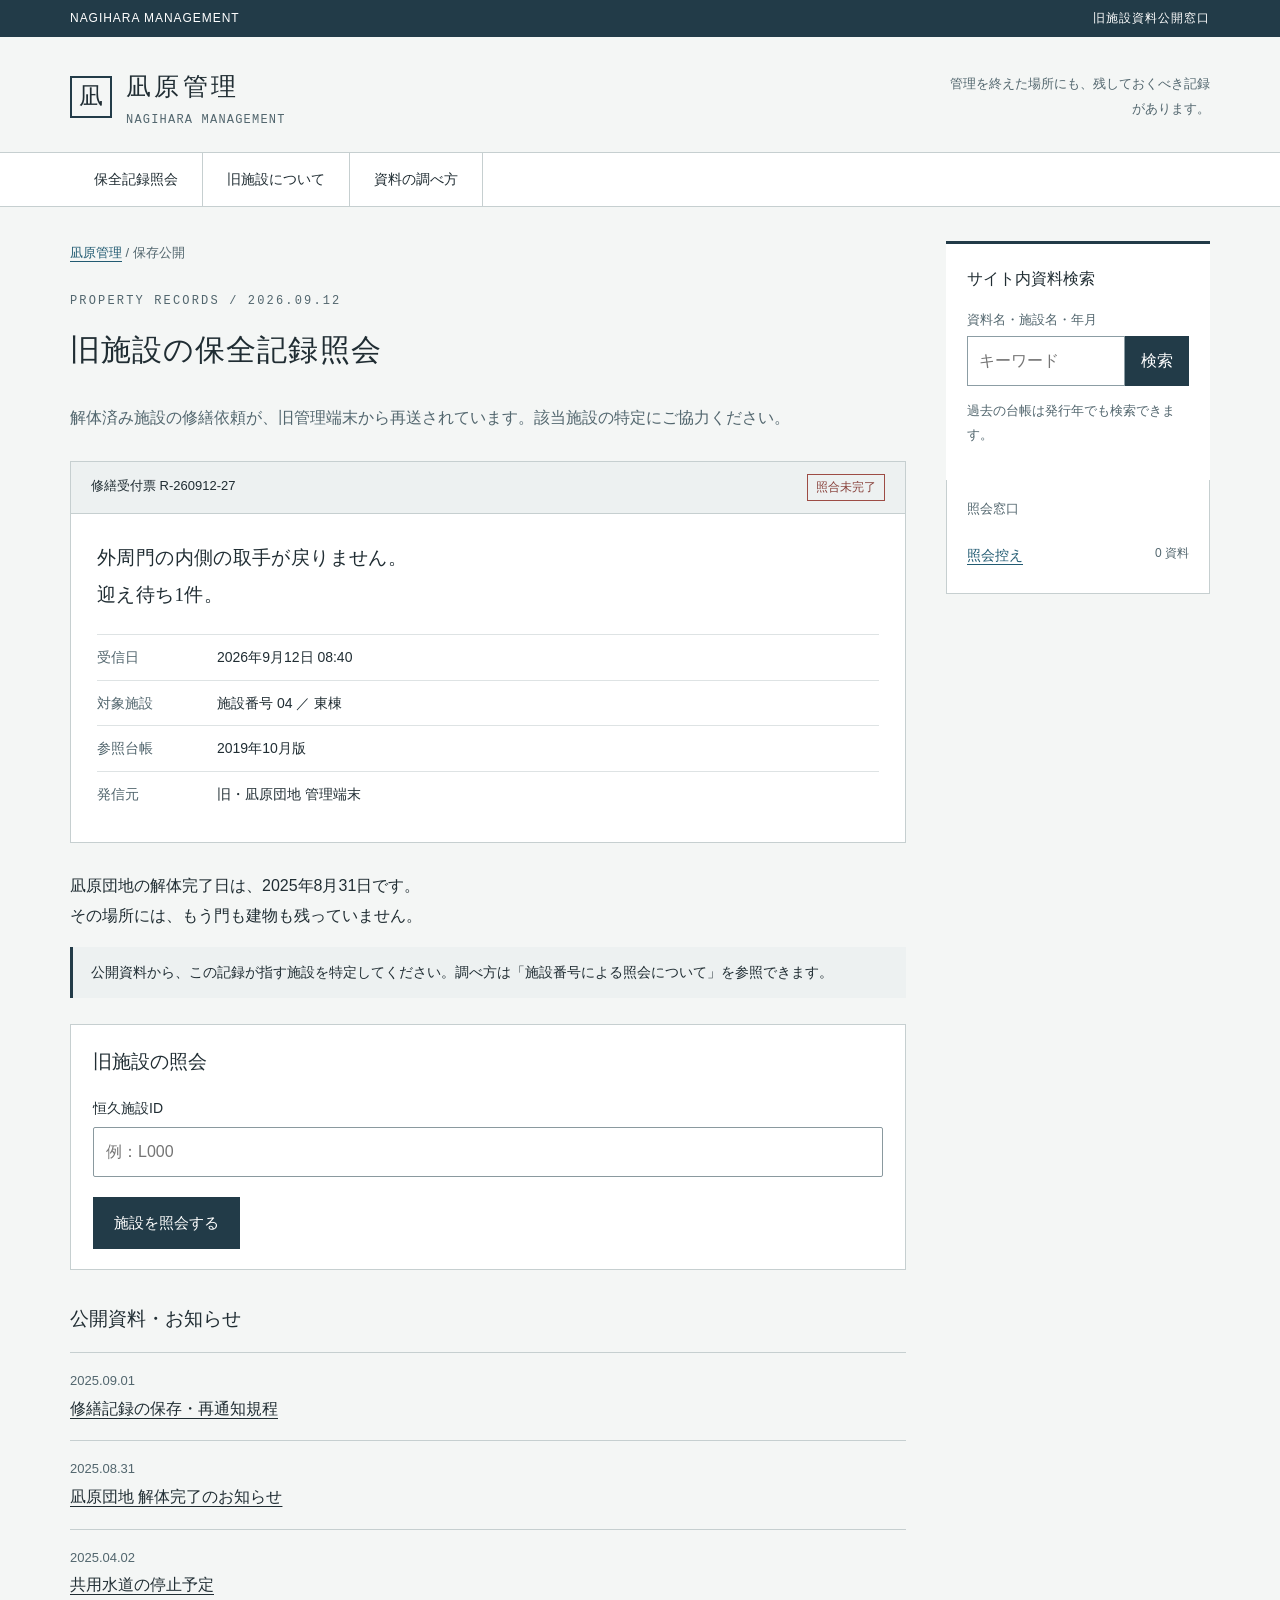
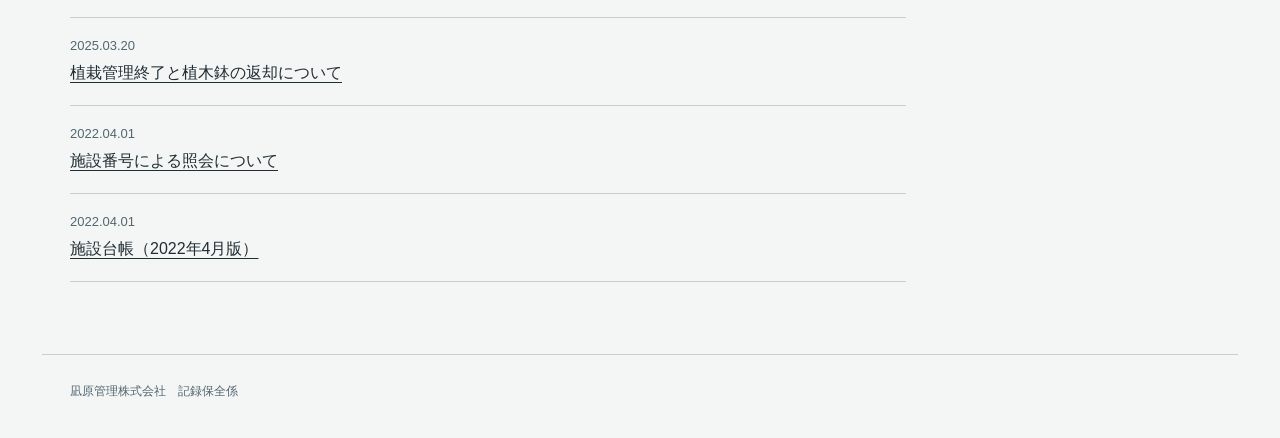
==== index.html @ 122b56df "公開資料と日記の参照先を整備" ====
<!doctype html>
<html lang="ja"><head><meta charset="utf-8"><meta name="viewport" content="width=device-width,initial-scale=1"><meta name="robots" content="index,follow"><meta name="theme-color" content="#223b48"><meta name="description" content="凪原管理の公開資料と旧施設の保全記録。"><title>凪原管理｜旧施設の記録照会</title><link rel="icon" type="image/svg+xml" href="data:image/svg+xml,%3Csvg xmlns='http://www.w3.org/2000/svg' viewBox='0 0 32 32'%3E%3Crect width='32' height='32' rx='3' fill='%23223b48'/%3E%3Cpath d='M7 25V7h7v18m4 0V13h7v12M4 25h24' stroke='white' fill='none' stroke-width='2'/%3E%3C/svg%3E"><link rel="stylesheet" href="style.css?v=20260913-blog"><script src="content.js?v=20260913-blog" defer></script><script src="app.js?v=20260913-blog" defer></script><link rel="canonical" href="https://yurukusa.github.io/nagihara-records/"></head><body><a class="skip" href="#content">本文へ</a><div id="app"></div><noscript>記録照会にはJavaScriptを有効にしてください。</noscript></body></html>
---- style.css ----
:root{--ink:#202d33;--muted:#52666e;--accent:#223b48;--line:#c6cfd0;--bg:#f4f6f5;--panel:#fff;font-family:'Yu Gothic','Hiragino Kaku Gothic ProN',Meiryo,sans-serif;line-height:1.9;color:var(--ink);background:var(--bg);font-synthesis:none}*{box-sizing:border-box}body{margin:0;font-size:16px}a{color:#225b72;text-underline-offset:4px}button,input,textarea,select{font:inherit}button,a,input,summary{touch-action:manipulation}button{cursor:pointer}a:focus-visible,button:focus-visible,input:focus-visible,textarea:focus-visible,summary:focus-visible{outline:3px solid #bf7308;outline-offset:4px}.skip{position:absolute;left:16px;top:-80px;background:white;padding:12px;z-index:20}.skip:focus{top:8px}.utility{background:var(--accent);color:#fff;padding:7px max(24px,calc((100% - 1140px)/2));font-size:.75rem;display:flex;justify-content:space-between;gap:20px;letter-spacing:.08em}.header{max-width:1196px;margin:auto;padding:26px 28px 22px;display:flex;align-items:center;justify-content:space-between;gap:24px}.brand{display:flex;align-items:center;gap:14px;color:var(--ink);text-decoration:none}.logo{border:2px solid var(--accent);width:42px;height:42px;display:grid;place-content:center;font-family:serif;font-size:1.5rem;font-weight:bold}.brand-name{font-weight:bold;font-size:1.55rem;letter-spacing:.14em}.brand small{display:block;font:12px/1.7 ui-monospace,monospace;letter-spacing:.1em;color:var(--muted)}.head-note{font-size:.8125rem;color:var(--muted);text-align:right}.nav-wrap{border-top:1px solid var(--line);border-bottom:1px solid var(--line);background:var(--panel)}nav{max-width:1140px;margin:auto;display:flex;gap:0;flex-wrap:wrap}nav a{padding:13px 24px;text-decoration:none;font-size:.875rem;color:var(--ink);border-right:1px solid var(--line)}nav a:hover{background:#e8edef}.layout{max-width:1196px;margin:auto;padding:34px 28px 72px;display:grid;grid-template-columns:minmax(0,1fr) 264px;gap:40px}.breadcrumb{font-size:.8125rem;color:var(--muted);margin:0 0 24px}.section-label{font-family:ui-monospace,monospace;font-size:.75rem;letter-spacing:.18em;color:var(--muted);margin:0 0 12px}h1{font-size:1.9rem;line-height:1.65;letter-spacing:.035em;margin:0 0 28px}h2{font-size:1.18rem;line-height:1.8;margin:32px 0 16px}h3{font-size:1.05rem}.intro{font-size:1rem;color:var(--muted)}.case{background:var(--panel);border:1px solid var(--line);margin:28px 0}.case-head{border-bottom:1px solid var(--line);display:flex;justify-content:space-between;gap:14px;padding:12px 20px;font-size:.8125rem;background:#edf1f1}.case-body{padding:25px 26px}.case-body blockquote{font-family:'Yu Mincho',serif;font-size:1.18rem;line-height:2;margin:0 0 20px;letter-spacing:.02em}.meta-grid{display:grid;grid-template-columns:120px 1fr;font-size:.875rem;margin:0}.meta-grid dt,.meta-grid dd{border-top:1px solid #dee3e4;padding:9px 0}.meta-grid dt{color:var(--muted)}.meta-grid dd{margin:0}.status{display:inline-block;border:1px solid #9d4c45;color:#87403a;font-size:.75rem;padding:1px 8px;white-space:nowrap}.search-box{background:var(--panel);border-top:3px solid var(--accent);padding:21px}.search-box h2{margin:0 0 14px;font-size:1rem}.search-row{display:flex;gap:0}.search-row input{width:100%;min-width:0;border:1px solid #8c9da4;padding:9px 11px;background:white;color:var(--ink);border-radius:0}.search-row button{border:1px solid var(--accent);background:var(--accent);color:white;padding:9px 15px;white-space:nowrap}.small{font-size:.8125rem;color:var(--muted);line-height:1.8}.side{align-self:start}.side-links{border-top:1px solid var(--line);margin-top:24px;padding-top:16px}.side-links a{display:block;padding:7px 0;font-size:.875rem}.news{list-style:none;margin:0;padding:0;border-top:1px solid var(--line)}.news li{border-bottom:1px solid var(--line);padding:16px 0}.news time{font-size:.8125rem;color:var(--muted);display:block}.news a{color:var(--ink)}.doc{background:var(--panel);padding:30px 32px;border:1px solid var(--line)}.doc p{margin:16px 0}.doc h1{font-size:1.6rem}.doc h2{padding-bottom:8px;border-bottom:1px solid var(--line)}.table-scroll{overflow:auto;margin:24px 0}table{width:100%;border-collapse:collapse;font-size:.875rem;line-height:1.8}th,td{border:1px solid var(--line);padding:11px 13px;text-align:left;vertical-align:top}th{background:#edf1f1;font-weight:600}caption{text-align:left;margin-bottom:10px;color:var(--muted);font-size:.8125rem}.note{border-left:3px solid var(--accent);padding:12px 18px;background:#edf1f1;font-size:.875rem}.button{display:inline-block;background:var(--accent);color:white;border:1px solid var(--accent);text-decoration:none;padding:11px 20px;font-size:.9375rem;min-height:48px}.button.secondary{color:var(--accent);background:white}.footer{border-top:1px solid var(--line);padding:25px 28px 35px;max-width:1196px;margin:auto;font-size:.75rem;color:var(--muted);display:flex;justify-content:space-between;gap:20px;flex-wrap:wrap}details{border-top:1px solid var(--line);padding:14px 0;margin-top:18px}summary{cursor:pointer;font-size:.875rem}code{font-family:ui-monospace,monospace;background:#edf1f1;padding:2px 5px}#content{min-width:0;outline:none}#content:focus{outline:none}.result{padding:17px 0;border-bottom:1px solid var(--line)}.result a{font-size:1.08rem}.result p{margin:5px 0;font-size:.875rem;color:var(--muted)}.empty{padding:25px;background:white;border:1px solid var(--line)}
@media(max-width:800px){.layout{grid-template-columns:1fr;gap:30px;padding:24px 20px 44px}.side{grid-row:1}.side-links{display:none}.search-box{padding:15px}.search-box .small{margin-bottom:0}.header{padding:20px}.head-note{display:none}.brand-name{font-size:1.25rem}nav a{padding:10px 15px;font-size:.8125rem}h1{font-size:1.5rem}.case-body{padding:20px}.doc{padding:23px 18px}.doc h1{font-size:1.4rem}.utility{padding:6px 20px}.utility span:last-child{display:none}.meta-grid{grid-template-columns:100px 1fr}.breadcrumb{margin:0 0 18px}.section-label{margin-top:8px}th,td{padding:9px 10px}.footer{padding:23px 20px}.case-head{padding:12px 16px}}
@media(prefers-reduced-motion:reduce){*{animation:none!important;transition:none!important;scroll-behavior:auto!important}}
body[data-site="city"]{--accent:#213d74;--ink:#1d2b40;--bg:#f0f3f7;--line:#bcc9db}body[data-site="nursery"]{--accent:#946722;--ink:#3d3323;--bg:#fffef9;--line:#d6cbb4}body[data-site="nursery"] .logo{border-radius:50%;background:#f5e8bb}body[data-site="nursery"] .header{padding-top:35px;padding-bottom:30px}body[data-site="nursery"] .brand-name{letter-spacing:.06em}body[data-site="nursery"] h1{font-family:'Yu Mincho','Hiragino Mincho ProN',serif}body[data-site="blog"]{--accent:#38333c;--ink:#39333b;--bg:#f6f5f7;--line:#cfc9d2}body[data-site="blog"] .brand-name{font-family:'Yu Mincho',serif;font-size:2rem;font-weight:500;letter-spacing:.25em}body[data-site="blog"] .logo{display:none}body[data-site="blog"] .doc{border:none;border-top:1px solid var(--line);background:transparent;padding:25px 0}body[data-site="blog"] .doc p{font-family:'Yu Mincho','Hiragino Mincho ProN',serif;font-size:1.1rem;line-height:2.25;margin:28px 0}body[data-site="blog"] .doc .small{font-family:inherit;font-size:.8125rem}body[data-site="blog"] .doc h1{font-family:'Yu Mincho',serif;font-size:2rem}.lookup-box{padding:20px 22px;background:#fff;border:1px solid var(--line);margin:26px 0}.lookup-box h2{margin-top:0}form label{display:block;font-size:.875rem;margin:15px 0 5px}form input,form select{width:100%;min-height:46px;border:1px solid #8a999f;border-radius:2px;padding:9px 12px;color:var(--ink);background:white}form .button{margin-top:20px}form .feedback{font-size:.875rem;margin:15px 0 0;color:#953c35}form .feedback:empty{display:none}form .feedback.success{background:#eaf2ee;color:#234b3a;padding:15px;border-left:3px solid #356a51}form .feedback:focus{outline:2px solid #9b7440;outline-offset:4px}.form-two{display:grid;grid-template-columns:1fr 1fr;gap:16px}.tools{border:1px solid var(--line);border-top:0;background:#fff;padding:17px 20px}.tools>p:first-child{margin-top:0}.tools a{display:block;padding:8px 0;font-size:.875rem}.tools a span{font-size:.75rem;color:var(--muted);float:right}.tools>p:last-child{border-top:1px solid var(--line);padding-top:12px}.file-card{display:flex;gap:20px;align-items:flex-start;padding:20px;background:#f1f4f8;border:1px solid var(--line);margin:25px 0}.file-card p{margin:4px 0 12px}.file-type{border:1px solid #7789a3;padding:14px 9px;font:700 .875rem/1 ui-monospace,monospace;color:#384e6e}.file-card .button{font-size:.875rem;padding:8px 15px}.redacted{color:#151515;background:#151515;user-select:none;white-space:nowrap}.clipping{background:#fffefa;border:1px solid #d1cbc0;padding:23px 26px;margin:30px 0;box-shadow:2px 3px 0 #e8e4de}.clipping h2{margin-top:0}.clipping table{font-family:'Yu Gothic',sans-serif}.clipping th{background:#f0ede4}.waiting-record{background:#fff;border:1px solid var(--line);border-top:3px solid var(--accent);padding:23px 27px;margin:28px 0}.waiting-count{font-size:1.1rem;margin:8px 0 20px;letter-spacing:.04em}.waiting-count strong{font:normal 3.4rem/1.3 'Yu Mincho',serif;color:#8c462e;padding:0 14px}.archive-banner{padding:25px;background:#e7edf6;border-left:3px solid var(--accent);margin:30px 0}.archive-banner p{font-size:.875rem;margin-bottom:0}.paper-quote{font-size:1rem;margin:25px 0;padding:22px;background:#f2f4f5;border-left:3px solid #708092}.doc-meta{font-size:.8125rem;border-top:1px solid var(--line);padding-top:15px;color:var(--muted);margin-top:30px}.progress-list{padding-left:25px;font-size:.875rem}.progress-list li{padding:7px 0;color:var(--muted)}.progress-list .done{color:#285f46}textarea{width:100%;padding:13px;border:1px solid #879aa3;font-size:1rem;line-height:1.8;resize:vertical;background:white;color:var(--ink)}.single{grid-template-columns:1fr}.ending h1{font-family:'Yu Mincho',serif;font-size:2.1rem}.ending-lead{font-family:'Yu Mincho',serif;font-size:1.3rem;line-height:2.1;margin:30px 0}.ending>p{line-height:2.15;margin:25px 0}.ending blockquote{margin:0;font-family:'Yu Mincho',serif;line-height:2.2}.closure-state{display:flex;flex-direction:column;gap:16px;text-align:center;padding:38px 20px;background:#fff;border-top:1px solid var(--line);border-bottom:1px solid var(--line);margin:45px 0;color:var(--muted)}.closure-state strong{font-size:1.8rem;color:var(--ink);font-family:'Yu Mincho',serif;font-weight:500}.end-mark{text-align:center;font: .875rem/2 ui-monospace,monospace;letter-spacing:.1em}.complete{color:#285f46;border-color:#285f46}.storage-warning{padding:15px 22px;background:#fff0d8;font-size:.875rem}.button+.button{margin-top:12px}.play-guide p{font-size:.875rem;line-height:2}.head-note{max-width:260px}.search-row input{margin:0}.search-row button{border-radius:0}.search-box form label{margin:0 0 5px}.tools .small{font-size:.8125rem}
@media(max-width:800px){.tools{display:flex;flex-wrap:wrap;gap:0 20px;padding:8px 15px}.tools>p:first-child,.tools>p:last-child{display:none}.tools a{font-size:.8125rem}.tools a span{display:none}.lookup-box{padding:18px}.file-card{padding:16px;gap:13px}.file-type{padding:12px 7px}.clipping{padding:19px}.waiting-record{padding:20px}.form-two{gap:10px}.ending h1{font-size:1.65rem}.ending .table-scroll{font-size:.8125rem}.ending .button{display:block;text-align:center}.clipping table{min-width:320px}.footer{padding-bottom:35px}.head-note{display:none}body[data-site="blog"] .doc h1{font-size:1.65rem}body[data-site="blog"] .brand-name{font-size:1.55rem}}
@media(min-width:801px){.side{position:sticky;top:20px}}
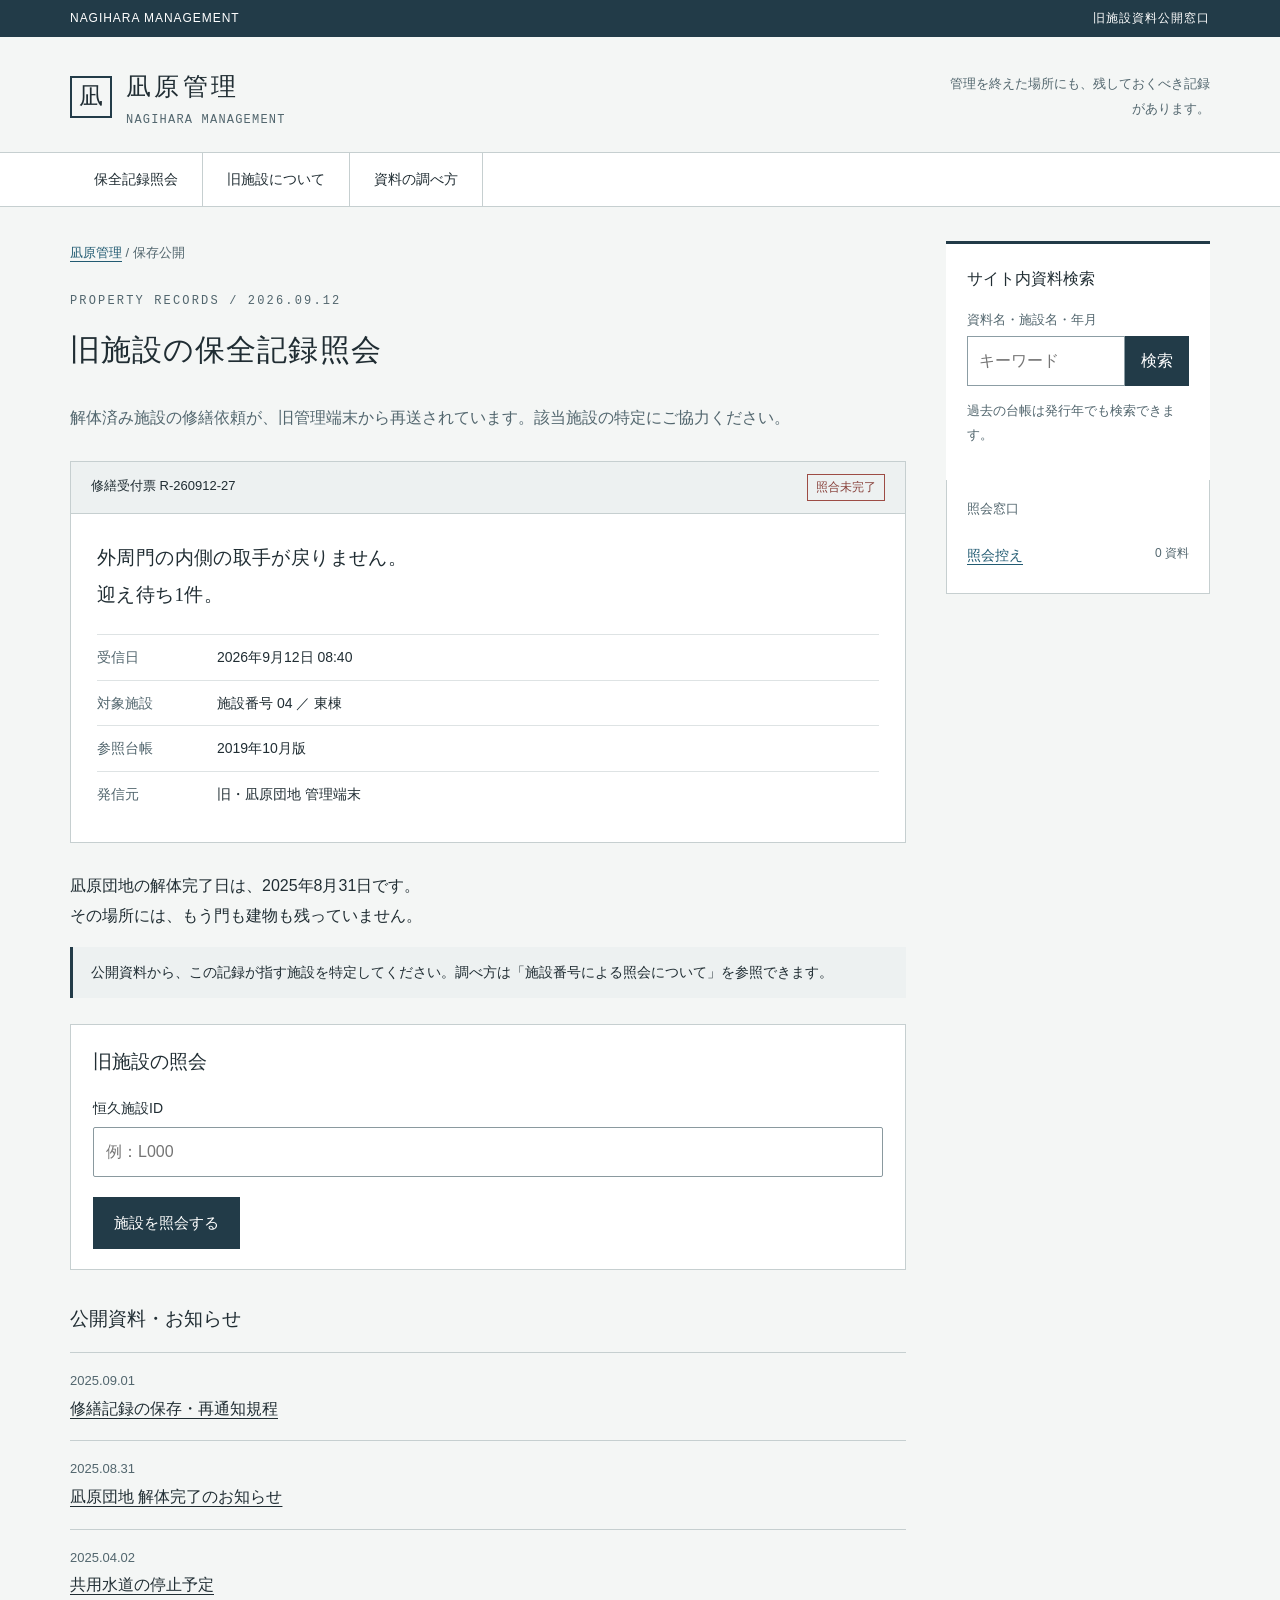
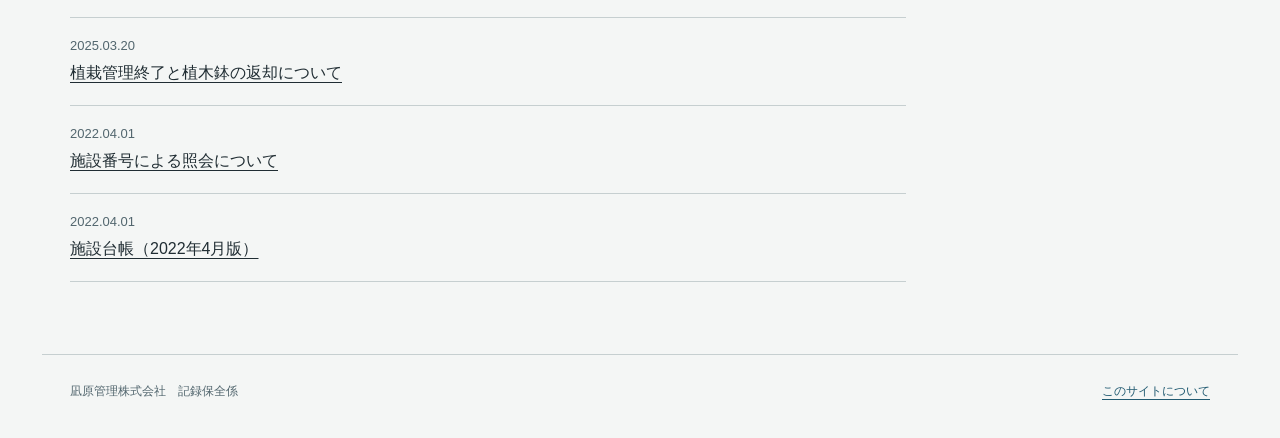
==== commit 3ba9bbcc: "作品掲載用の紹介画像と本編外の案内を追加" ====
--- a/index.html
+++ b/index.html
@@ -1,3 +1,3 @@
-<!doctype html>
-<html lang="ja"><head><meta charset="utf-8"><meta name="viewport" content="width=device-width,initial-scale=1"><meta name="robots" content="index,follow"><meta name="theme-color" content="#223b48"><meta name="description" content="凪原管理の公開資料と旧施設の保全記録。"><title>凪原管理｜旧施設の記録照会</title><link rel="icon" type="image/svg+xml" href="data:image/svg+xml,%3Csvg xmlns='http://www.w3.org/2000/svg' viewBox='0 0 32 32'%3E%3Crect width='32' height='32' rx='3' fill='%23223b48'/%3E%3Cpath d='M7 25V7h7v18m4 0V13h7v12M4 25h24' stroke='white' fill='none' stroke-width='2'/%3E%3C/svg%3E"><link rel="stylesheet" href="style.css?v=20260913-blog"><script src="content.js?v=20260913-blog" defer></script><script src="app.js?v=20260913-blog" defer></script><link rel="canonical" href="https://yurukusa.github.io/nagihara-records/"></head><body><a class="skip" href="#content">本文へ</a><div id="app"></div><noscript>記録照会にはJavaScriptを有効にしてください。</noscript></body></html>
-
+<!doctype html>
+<html lang="ja"><head><meta charset="utf-8"><meta name="viewport" content="width=device-width,initial-scale=1"><meta name="robots" content="index,follow"><meta name="theme-color" content="#223b48"><meta name="description" content="凪原管理の公開資料と旧施設の保全記録。"><title>凪原管理｜旧施設の記録照会</title><link rel="icon" type="image/svg+xml" href="data:image/svg+xml,%3Csvg xmlns='http://www.w3.org/2000/svg' viewBox='0 0 32 32'%3E%3Crect width='32' height='32' rx='3' fill='%23223b48'/%3E%3Cpath d='M7 25V7h7v18m4 0V13h7v12M4 25h24' stroke='white' fill='none' stroke-width='2'/%3E%3C/svg%3E"><link rel="stylesheet" href="style.css?v=20260913-blog"><script src="content.js?v=20260913-blog" defer></script><script src="app.js?v=20260913-portal" defer></script><link rel="canonical" href="https://yurukusa.github.io/nagihara-records/"><meta property="og:type" content="website"><meta property="og:url" content="https://yurukusa.github.io/nagihara-records/"><meta property="og:site_name" content="凪原管理"><meta property="og:locale" content="ja_JP"><meta property="og:title" content="凪原管理｜旧施設の記録照会"><meta property="og:description" content="解体済み施設の修繕依頼が、旧管理端末から再送されています。該当施設の特定にご協力ください。無料・登録不要、ブラウザで遊べるWeb探索ミステリー。"><meta property="og:image" content="https://yurukusa.github.io/nagihara-records/ogp.png"><meta property="og:image:width" content="1200"><meta property="og:image:height" content="630"><meta property="og:image:alt" content="修繕受付票 R-260912-27。外周門の内側の取手が戻りません。迎え待ち1件。"><meta name="twitter:card" content="summary_large_image"></head><body><a class="skip" href="#content">本文へ</a><div id="app"></div><noscript>記録照会にはJavaScriptを有効にしてください。</noscript></body></html>
+
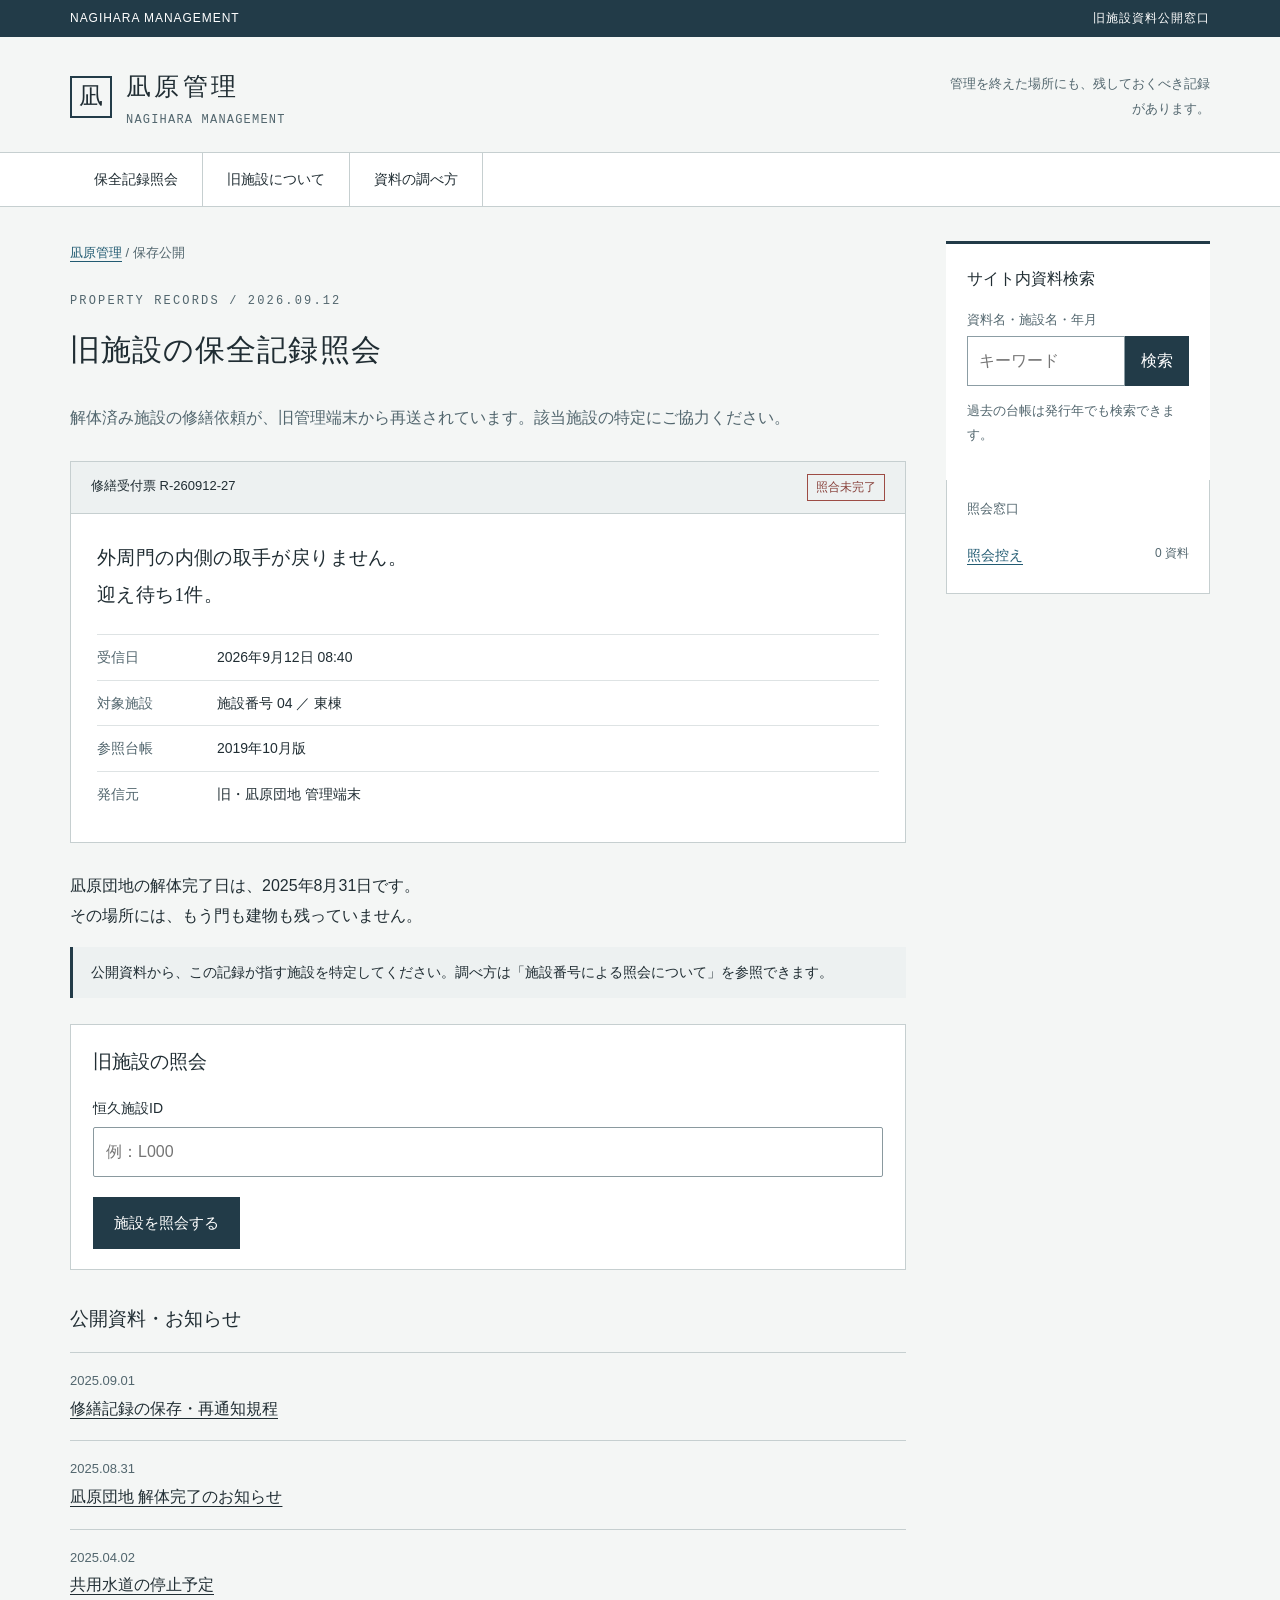
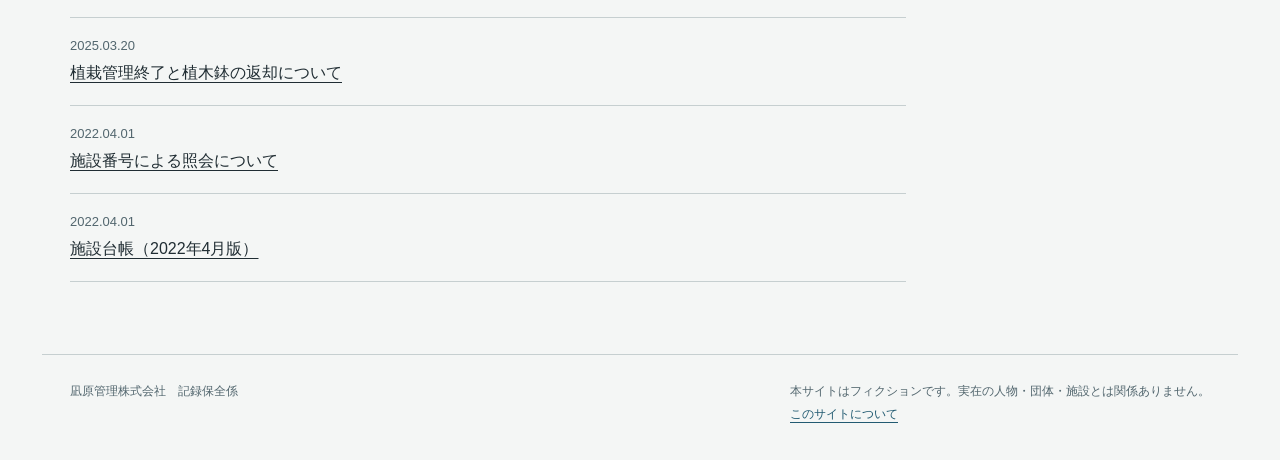
==== commit cef45350: "本編の共通フッターにフィクション表記を追加" ====
--- a/index.html
+++ b/index.html
@@ -1,3 +1,11 @@
 <!doctype html>
-<html lang="ja"><head><meta charset="utf-8"><meta name="viewport" content="width=device-width,initial-scale=1"><meta name="robots" content="index,follow"><meta name="theme-color" content="#223b48"><meta name="description" content="凪原管理の公開資料と旧施設の保全記録。"><title>凪原管理｜旧施設の記録照会</title><link rel="icon" type="image/svg+xml" href="data:image/svg+xml,%3Csvg xmlns='http://www.w3.org/2000/svg' viewBox='0 0 32 32'%3E%3Crect width='32' height='32' rx='3' fill='%23223b48'/%3E%3Cpath d='M7 25V7h7v18m4 0V13h7v12M4 25h24' stroke='white' fill='none' stroke-width='2'/%3E%3C/svg%3E"><link rel="stylesheet" href="style.css?v=20260913-blog"><script src="content.js?v=20260913-blog" defer></script><script src="app.js?v=20260913-portal" defer></script><link rel="canonical" href="https://yurukusa.github.io/nagihara-records/"><meta property="og:type" content="website"><meta property="og:url" content="https://yurukusa.github.io/nagihara-records/"><meta property="og:site_name" content="凪原管理"><meta property="og:locale" content="ja_JP"><meta property="og:title" content="凪原管理｜旧施設の記録照会"><meta property="og:description" content="解体済み施設の修繕依頼が、旧管理端末から再送されています。該当施設の特定にご協力ください。無料・登録不要、ブラウザで遊べるWeb探索ミステリー。"><meta property="og:image" content="https://yurukusa.github.io/nagihara-records/ogp.png"><meta property="og:image:width" content="1200"><meta property="og:image:height" content="630"><meta property="og:image:alt" content="修繕受付票 R-260912-27。外周門の内側の取手が戻りません。迎え待ち1件。"><meta name="twitter:card" content="summary_large_image"></head><body><a class="skip" href="#content">本文へ</a><div id="app"></div><noscript>記録照会にはJavaScriptを有効にしてください。</noscript></body></html>
+<html lang="ja"><head><meta charset="utf-8"><meta name="viewport" content="width=device-width,initial-scale=1"><meta name="robots" content="index,follow"><meta name="theme-color" content="#223b48"><meta name="description" content="凪原管理の公開資料と旧施設の保全記録。"><title>凪原管理｜旧施設の記録照会</title><link rel="icon" type="image/svg+xml" href="data:image/svg+xml,%3Csvg xmlns='http://www.w3.org/2000/svg' viewBox='0 0 32 32'%3E%3Crect width='32' height='32' rx='3' fill='%23223b48'/%3E%3Cpath d='M7 25V7h7v18m4 0V13h7v12M4 25h24' stroke='white' fill='none' stroke-width='2'/%3E%3C/svg%3E"><link rel="stylesheet" href="style.css?v=20260913-share"><script src="content.js?v=20260913-blog" defer></script><script src="app.js?v=20260914-footer" defer></script><link rel="canonical" href="https://yurukusa.github.io/nagihara-records/"><meta property="og:type" content="website"><meta property="og:url" content="https://yurukusa.github.io/nagihara-records/"><meta property="og:site_name" content="凪原管理"><meta property="og:locale" content="ja_JP"><meta property="og:title" content="凪原管理｜旧施設の記録照会"><meta property="og:description" content="解体済み施設の修繕依頼が、旧管理端末から再送されています。該当施設の特定にご協力ください。無料・登録不要、ブラウザで遊べるWeb探索ミステリー。"><meta property="og:image" content="https://yurukusa.github.io/nagihara-records/ogp.png"><meta property="og:image:width" content="1200"><meta property="og:image:height" content="630"><meta property="og:image:alt" content="修繕受付票 R-260912-27。外周門の内側の取手が戻りません。迎え待ち1件。"><meta name="twitter:card" content="summary_large_image"><style>.startup{max-width:44rem;margin:3rem auto;padding:1.5rem;font-family:system-ui,Meiryo,sans-serif;line-height:1.9;color:#233744;background:#fff}.startup h1{font-size:1.5rem}.startup a{color:#223b48;text-decoration:underline}</style></head><body><a class="skip" href="#content">本文へ</a><div id="app">
+<main id="content" class="startup" tabindex="-1">
+<h1>凪原管理</h1>
+<p>旧施設の記録照会を準備しています。</p>
+<p>この案内のまま表示が切り替わらない場合、表示に必要なファイルを読み込めていないか、処理が途中で止まっている可能性があります。</p>
+<p><a href="about.html#display">表示できない場合のご案内</a></p>
+<noscript><p>このブラウザではJavaScriptが無効になっています。記録の検索・照合にはJavaScriptの実行が必要です。</p></noscript>
+</main>
+</div></body></html>
 
--- a/style.css
+++ b/style.css
@@ -1,6 +1,8 @@
-:root{--ink:#202d33;--muted:#52666e;--accent:#223b48;--line:#c6cfd0;--bg:#f4f6f5;--panel:#fff;font-family:'Yu Gothic','Hiragino Kaku Gothic ProN',Meiryo,sans-serif;line-height:1.9;color:var(--ink);background:var(--bg);font-synthesis:none}*{box-sizing:border-box}body{margin:0;font-size:16px}a{color:#225b72;text-underline-offset:4px}button,input,textarea,select{font:inherit}button,a,input,summary{touch-action:manipulation}button{cursor:pointer}a:focus-visible,button:focus-visible,input:focus-visible,textarea:focus-visible,summary:focus-visible{outline:3px solid #bf7308;outline-offset:4px}.skip{position:absolute;left:16px;top:-80px;background:white;padding:12px;z-index:20}.skip:focus{top:8px}.utility{background:var(--accent);color:#fff;padding:7px max(24px,calc((100% - 1140px)/2));font-size:.75rem;display:flex;justify-content:space-between;gap:20px;letter-spacing:.08em}.header{max-width:1196px;margin:auto;padding:26px 28px 22px;display:flex;align-items:center;justify-content:space-between;gap:24px}.brand{display:flex;align-items:center;gap:14px;color:var(--ink);text-decoration:none}.logo{border:2px solid var(--accent);width:42px;height:42px;display:grid;place-content:center;font-family:serif;font-size:1.5rem;font-weight:bold}.brand-name{font-weight:bold;font-size:1.55rem;letter-spacing:.14em}.brand small{display:block;font:12px/1.7 ui-monospace,monospace;letter-spacing:.1em;color:var(--muted)}.head-note{font-size:.8125rem;color:var(--muted);text-align:right}.nav-wrap{border-top:1px solid var(--line);border-bottom:1px solid var(--line);background:var(--panel)}nav{max-width:1140px;margin:auto;display:flex;gap:0;flex-wrap:wrap}nav a{padding:13px 24px;text-decoration:none;font-size:.875rem;color:var(--ink);border-right:1px solid var(--line)}nav a:hover{background:#e8edef}.layout{max-width:1196px;margin:auto;padding:34px 28px 72px;display:grid;grid-template-columns:minmax(0,1fr) 264px;gap:40px}.breadcrumb{font-size:.8125rem;color:var(--muted);margin:0 0 24px}.section-label{font-family:ui-monospace,monospace;font-size:.75rem;letter-spacing:.18em;color:var(--muted);margin:0 0 12px}h1{font-size:1.9rem;line-height:1.65;letter-spacing:.035em;margin:0 0 28px}h2{font-size:1.18rem;line-height:1.8;margin:32px 0 16px}h3{font-size:1.05rem}.intro{font-size:1rem;color:var(--muted)}.case{background:var(--panel);border:1px solid var(--line);margin:28px 0}.case-head{border-bottom:1px solid var(--line);display:flex;justify-content:space-between;gap:14px;padding:12px 20px;font-size:.8125rem;background:#edf1f1}.case-body{padding:25px 26px}.case-body blockquote{font-family:'Yu Mincho',serif;font-size:1.18rem;line-height:2;margin:0 0 20px;letter-spacing:.02em}.meta-grid{display:grid;grid-template-columns:120px 1fr;font-size:.875rem;margin:0}.meta-grid dt,.meta-grid dd{border-top:1px solid #dee3e4;padding:9px 0}.meta-grid dt{color:var(--muted)}.meta-grid dd{margin:0}.status{display:inline-block;border:1px solid #9d4c45;color:#87403a;font-size:.75rem;padding:1px 8px;white-space:nowrap}.search-box{background:var(--panel);border-top:3px solid var(--accent);padding:21px}.search-box h2{margin:0 0 14px;font-size:1rem}.search-row{display:flex;gap:0}.search-row input{width:100%;min-width:0;border:1px solid #8c9da4;padding:9px 11px;background:white;color:var(--ink);border-radius:0}.search-row button{border:1px solid var(--accent);background:var(--accent);color:white;padding:9px 15px;white-space:nowrap}.small{font-size:.8125rem;color:var(--muted);line-height:1.8}.side{align-self:start}.side-links{border-top:1px solid var(--line);margin-top:24px;padding-top:16px}.side-links a{display:block;padding:7px 0;font-size:.875rem}.news{list-style:none;margin:0;padding:0;border-top:1px solid var(--line)}.news li{border-bottom:1px solid var(--line);padding:16px 0}.news time{font-size:.8125rem;color:var(--muted);display:block}.news a{color:var(--ink)}.doc{background:var(--panel);padding:30px 32px;border:1px solid var(--line)}.doc p{margin:16px 0}.doc h1{font-size:1.6rem}.doc h2{padding-bottom:8px;border-bottom:1px solid var(--line)}.table-scroll{overflow:auto;margin:24px 0}table{width:100%;border-collapse:collapse;font-size:.875rem;line-height:1.8}th,td{border:1px solid var(--line);padding:11px 13px;text-align:left;vertical-align:top}th{background:#edf1f1;font-weight:600}caption{text-align:left;margin-bottom:10px;color:var(--muted);font-size:.8125rem}.note{border-left:3px solid var(--accent);padding:12px 18px;background:#edf1f1;font-size:.875rem}.button{display:inline-block;background:var(--accent);color:white;border:1px solid var(--accent);text-decoration:none;padding:11px 20px;font-size:.9375rem;min-height:48px}.button.secondary{color:var(--accent);background:white}.footer{border-top:1px solid var(--line);padding:25px 28px 35px;max-width:1196px;margin:auto;font-size:.75rem;color:var(--muted);display:flex;justify-content:space-between;gap:20px;flex-wrap:wrap}details{border-top:1px solid var(--line);padding:14px 0;margin-top:18px}summary{cursor:pointer;font-size:.875rem}code{font-family:ui-monospace,monospace;background:#edf1f1;padding:2px 5px}#content{min-width:0;outline:none}#content:focus{outline:none}.result{padding:17px 0;border-bottom:1px solid var(--line)}.result a{font-size:1.08rem}.result p{margin:5px 0;font-size:.875rem;color:var(--muted)}.empty{padding:25px;background:white;border:1px solid var(--line)}
-@media(max-width:800px){.layout{grid-template-columns:1fr;gap:30px;padding:24px 20px 44px}.side{grid-row:1}.side-links{display:none}.search-box{padding:15px}.search-box .small{margin-bottom:0}.header{padding:20px}.head-note{display:none}.brand-name{font-size:1.25rem}nav a{padding:10px 15px;font-size:.8125rem}h1{font-size:1.5rem}.case-body{padding:20px}.doc{padding:23px 18px}.doc h1{font-size:1.4rem}.utility{padding:6px 20px}.utility span:last-child{display:none}.meta-grid{grid-template-columns:100px 1fr}.breadcrumb{margin:0 0 18px}.section-label{margin-top:8px}th,td{padding:9px 10px}.footer{padding:23px 20px}.case-head{padding:12px 16px}}
-@media(prefers-reduced-motion:reduce){*{animation:none!important;transition:none!important;scroll-behavior:auto!important}}
-body[data-site="city"]{--accent:#213d74;--ink:#1d2b40;--bg:#f0f3f7;--line:#bcc9db}body[data-site="nursery"]{--accent:#946722;--ink:#3d3323;--bg:#fffef9;--line:#d6cbb4}body[data-site="nursery"] .logo{border-radius:50%;background:#f5e8bb}body[data-site="nursery"] .header{padding-top:35px;padding-bottom:30px}body[data-site="nursery"] .brand-name{letter-spacing:.06em}body[data-site="nursery"] h1{font-family:'Yu Mincho','Hiragino Mincho ProN',serif}body[data-site="blog"]{--accent:#38333c;--ink:#39333b;--bg:#f6f5f7;--line:#cfc9d2}body[data-site="blog"] .brand-name{font-family:'Yu Mincho',serif;font-size:2rem;font-weight:500;letter-spacing:.25em}body[data-site="blog"] .logo{display:none}body[data-site="blog"] .doc{border:none;border-top:1px solid var(--line);background:transparent;padding:25px 0}body[data-site="blog"] .doc p{font-family:'Yu Mincho','Hiragino Mincho ProN',serif;font-size:1.1rem;line-height:2.25;margin:28px 0}body[data-site="blog"] .doc .small{font-family:inherit;font-size:.8125rem}body[data-site="blog"] .doc h1{font-family:'Yu Mincho',serif;font-size:2rem}.lookup-box{padding:20px 22px;background:#fff;border:1px solid var(--line);margin:26px 0}.lookup-box h2{margin-top:0}form label{display:block;font-size:.875rem;margin:15px 0 5px}form input,form select{width:100%;min-height:46px;border:1px solid #8a999f;border-radius:2px;padding:9px 12px;color:var(--ink);background:white}form .button{margin-top:20px}form .feedback{font-size:.875rem;margin:15px 0 0;color:#953c35}form .feedback:empty{display:none}form .feedback.success{background:#eaf2ee;color:#234b3a;padding:15px;border-left:3px solid #356a51}form .feedback:focus{outline:2px solid #9b7440;outline-offset:4px}.form-two{display:grid;grid-template-columns:1fr 1fr;gap:16px}.tools{border:1px solid var(--line);border-top:0;background:#fff;padding:17px 20px}.tools>p:first-child{margin-top:0}.tools a{display:block;padding:8px 0;font-size:.875rem}.tools a span{font-size:.75rem;color:var(--muted);float:right}.tools>p:last-child{border-top:1px solid var(--line);padding-top:12px}.file-card{display:flex;gap:20px;align-items:flex-start;padding:20px;background:#f1f4f8;border:1px solid var(--line);margin:25px 0}.file-card p{margin:4px 0 12px}.file-type{border:1px solid #7789a3;padding:14px 9px;font:700 .875rem/1 ui-monospace,monospace;color:#384e6e}.file-card .button{font-size:.875rem;padding:8px 15px}.redacted{color:#151515;background:#151515;user-select:none;white-space:nowrap}.clipping{background:#fffefa;border:1px solid #d1cbc0;padding:23px 26px;margin:30px 0;box-shadow:2px 3px 0 #e8e4de}.clipping h2{margin-top:0}.clipping table{font-family:'Yu Gothic',sans-serif}.clipping th{background:#f0ede4}.waiting-record{background:#fff;border:1px solid var(--line);border-top:3px solid var(--accent);padding:23px 27px;margin:28px 0}.waiting-count{font-size:1.1rem;margin:8px 0 20px;letter-spacing:.04em}.waiting-count strong{font:normal 3.4rem/1.3 'Yu Mincho',serif;color:#8c462e;padding:0 14px}.archive-banner{padding:25px;background:#e7edf6;border-left:3px solid var(--accent);margin:30px 0}.archive-banner p{font-size:.875rem;margin-bottom:0}.paper-quote{font-size:1rem;margin:25px 0;padding:22px;background:#f2f4f5;border-left:3px solid #708092}.doc-meta{font-size:.8125rem;border-top:1px solid var(--line);padding-top:15px;color:var(--muted);margin-top:30px}.progress-list{padding-left:25px;font-size:.875rem}.progress-list li{padding:7px 0;color:var(--muted)}.progress-list .done{color:#285f46}textarea{width:100%;padding:13px;border:1px solid #879aa3;font-size:1rem;line-height:1.8;resize:vertical;background:white;color:var(--ink)}.single{grid-template-columns:1fr}.ending h1{font-family:'Yu Mincho',serif;font-size:2.1rem}.ending-lead{font-family:'Yu Mincho',serif;font-size:1.3rem;line-height:2.1;margin:30px 0}.ending>p{line-height:2.15;margin:25px 0}.ending blockquote{margin:0;font-family:'Yu Mincho',serif;line-height:2.2}.closure-state{display:flex;flex-direction:column;gap:16px;text-align:center;padding:38px 20px;background:#fff;border-top:1px solid var(--line);border-bottom:1px solid var(--line);margin:45px 0;color:var(--muted)}.closure-state strong{font-size:1.8rem;color:var(--ink);font-family:'Yu Mincho',serif;font-weight:500}.end-mark{text-align:center;font: .875rem/2 ui-monospace,monospace;letter-spacing:.1em}.complete{color:#285f46;border-color:#285f46}.storage-warning{padding:15px 22px;background:#fff0d8;font-size:.875rem}.button+.button{margin-top:12px}.play-guide p{font-size:.875rem;line-height:2}.head-note{max-width:260px}.search-row input{margin:0}.search-row button{border-radius:0}.search-box form label{margin:0 0 5px}.tools .small{font-size:.8125rem}
-@media(max-width:800px){.tools{display:flex;flex-wrap:wrap;gap:0 20px;padding:8px 15px}.tools>p:first-child,.tools>p:last-child{display:none}.tools a{font-size:.8125rem}.tools a span{display:none}.lookup-box{padding:18px}.file-card{padding:16px;gap:13px}.file-type{padding:12px 7px}.clipping{padding:19px}.waiting-record{padding:20px}.form-two{gap:10px}.ending h1{font-size:1.65rem}.ending .table-scroll{font-size:.8125rem}.ending .button{display:block;text-align:center}.clipping table{min-width:320px}.footer{padding-bottom:35px}.head-note{display:none}body[data-site="blog"] .doc h1{font-size:1.65rem}body[data-site="blog"] .brand-name{font-size:1.55rem}}
-@media(min-width:801px){.side{position:sticky;top:20px}}
+:root{--ink:#202d33;--muted:#52666e;--accent:#223b48;--line:#c6cfd0;--bg:#f4f6f5;--panel:#fff;font-family:'Yu Gothic','Hiragino Kaku Gothic ProN',Meiryo,sans-serif;line-height:1.9;color:var(--ink);background:var(--bg);font-synthesis:none}*{box-sizing:border-box}body{margin:0;font-size:16px}a{color:#225b72;text-underline-offset:4px}button,input,textarea,select{font:inherit}button,a,input,summary{touch-action:manipulation}button{cursor:pointer}a:focus-visible,button:focus-visible,input:focus-visible,textarea:focus-visible,summary:focus-visible{outline:3px solid #bf7308;outline-offset:4px}.skip{position:absolute;left:16px;top:-80px;background:white;padding:12px;z-index:20}.skip:focus{top:8px}.utility{background:var(--accent);color:#fff;padding:7px max(24px,calc((100% - 1140px)/2));font-size:.75rem;display:flex;justify-content:space-between;gap:20px;letter-spacing:.08em}.header{max-width:1196px;margin:auto;padding:26px 28px 22px;display:flex;align-items:center;justify-content:space-between;gap:24px}.brand{display:flex;align-items:center;gap:14px;color:var(--ink);text-decoration:none}.logo{border:2px solid var(--accent);width:42px;height:42px;display:grid;place-content:center;font-family:serif;font-size:1.5rem;font-weight:bold}.brand-name{font-weight:bold;font-size:1.55rem;letter-spacing:.14em}.brand small{display:block;font:12px/1.7 ui-monospace,monospace;letter-spacing:.1em;color:var(--muted)}.head-note{font-size:.8125rem;color:var(--muted);text-align:right}.nav-wrap{border-top:1px solid var(--line);border-bottom:1px solid var(--line);background:var(--panel)}nav{max-width:1140px;margin:auto;display:flex;gap:0;flex-wrap:wrap}nav a{padding:13px 24px;text-decoration:none;font-size:.875rem;color:var(--ink);border-right:1px solid var(--line)}nav a:hover{background:#e8edef}.layout{max-width:1196px;margin:auto;padding:34px 28px 72px;display:grid;grid-template-columns:minmax(0,1fr) 264px;gap:40px}.breadcrumb{font-size:.8125rem;color:var(--muted);margin:0 0 24px}.section-label{font-family:ui-monospace,monospace;font-size:.75rem;letter-spacing:.18em;color:var(--muted);margin:0 0 12px}h1{font-size:1.9rem;line-height:1.65;letter-spacing:.035em;margin:0 0 28px}h2{font-size:1.18rem;line-height:1.8;margin:32px 0 16px}h3{font-size:1.05rem}.intro{font-size:1rem;color:var(--muted)}.case{background:var(--panel);border:1px solid var(--line);margin:28px 0}.case-head{border-bottom:1px solid var(--line);display:flex;justify-content:space-between;gap:14px;padding:12px 20px;font-size:.8125rem;background:#edf1f1}.case-body{padding:25px 26px}.case-body blockquote{font-family:'Yu Mincho',serif;font-size:1.18rem;line-height:2;margin:0 0 20px;letter-spacing:.02em}.meta-grid{display:grid;grid-template-columns:120px 1fr;font-size:.875rem;margin:0}.meta-grid dt,.meta-grid dd{border-top:1px solid #dee3e4;padding:9px 0}.meta-grid dt{color:var(--muted)}.meta-grid dd{margin:0}.status{display:inline-block;border:1px solid #9d4c45;color:#87403a;font-size:.75rem;padding:1px 8px;white-space:nowrap}.search-box{background:var(--panel);border-top:3px solid var(--accent);padding:21px}.search-box h2{margin:0 0 14px;font-size:1rem}.search-row{display:flex;gap:0}.search-row input{width:100%;min-width:0;border:1px solid #8c9da4;padding:9px 11px;background:white;color:var(--ink);border-radius:0}.search-row button{border:1px solid var(--accent);background:var(--accent);color:white;padding:9px 15px;white-space:nowrap}.small{font-size:.8125rem;color:var(--muted);line-height:1.8}.side{align-self:start}.side-links{border-top:1px solid var(--line);margin-top:24px;padding-top:16px}.side-links a{display:block;padding:7px 0;font-size:.875rem}.news{list-style:none;margin:0;padding:0;border-top:1px solid var(--line)}.news li{border-bottom:1px solid var(--line);padding:16px 0}.news time{font-size:.8125rem;color:var(--muted);display:block}.news a{color:var(--ink)}.doc{background:var(--panel);padding:30px 32px;border:1px solid var(--line)}.doc p{margin:16px 0}.doc h1{font-size:1.6rem}.doc h2{padding-bottom:8px;border-bottom:1px solid var(--line)}.table-scroll{overflow:auto;margin:24px 0}table{width:100%;border-collapse:collapse;font-size:.875rem;line-height:1.8}th,td{border:1px solid var(--line);padding:11px 13px;text-align:left;vertical-align:top}th{background:#edf1f1;font-weight:600}caption{text-align:left;margin-bottom:10px;color:var(--muted);font-size:.8125rem}.note{border-left:3px solid var(--accent);padding:12px 18px;background:#edf1f1;font-size:.875rem}.button{display:inline-block;background:var(--accent);color:white;border:1px solid var(--accent);text-decoration:none;padding:11px 20px;font-size:.9375rem;min-height:48px}.button.secondary{color:var(--accent);background:white}.footer{border-top:1px solid var(--line);padding:25px 28px 35px;max-width:1196px;margin:auto;font-size:.75rem;color:var(--muted);display:flex;justify-content:space-between;gap:20px;flex-wrap:wrap}details{border-top:1px solid var(--line);padding:14px 0;margin-top:18px}summary{cursor:pointer;font-size:.875rem}code{font-family:ui-monospace,monospace;background:#edf1f1;padding:2px 5px}#content{min-width:0;outline:none}#content:focus{outline:none}.result{padding:17px 0;border-bottom:1px solid var(--line)}.result a{font-size:1.08rem}.result p{margin:5px 0;font-size:.875rem;color:var(--muted)}.empty{padding:25px;background:white;border:1px solid var(--line)}
+@media(max-width:800px){.layout{grid-template-columns:1fr;gap:30px;padding:24px 20px 44px}.side{grid-row:1}.side-links{display:none}.search-box{padding:15px}.search-box .small{margin-bottom:0}.header{padding:20px}.head-note{display:none}.brand-name{font-size:1.25rem}nav a{padding:10px 15px;font-size:.8125rem}h1{font-size:1.5rem}.case-body{padding:20px}.doc{padding:23px 18px}.doc h1{font-size:1.4rem}.utility{padding:6px 20px}.utility span:last-child{display:none}.meta-grid{grid-template-columns:100px 1fr}.breadcrumb{margin:0 0 18px}.section-label{margin-top:8px}th,td{padding:9px 10px}.footer{padding:23px 20px}.case-head{padding:12px 16px}}
+@media(prefers-reduced-motion:reduce){*{animation:none!important;transition:none!important;scroll-behavior:auto!important}}
+body[data-site="city"]{--accent:#213d74;--ink:#1d2b40;--bg:#f0f3f7;--line:#bcc9db}body[data-site="nursery"]{--accent:#946722;--ink:#3d3323;--bg:#fffef9;--line:#d6cbb4}body[data-site="nursery"] .logo{border-radius:50%;background:#f5e8bb}body[data-site="nursery"] .header{padding-top:35px;padding-bottom:30px}body[data-site="nursery"] .brand-name{letter-spacing:.06em}body[data-site="nursery"] h1{font-family:'Yu Mincho','Hiragino Mincho ProN',serif}body[data-site="blog"]{--accent:#38333c;--ink:#39333b;--bg:#f6f5f7;--line:#cfc9d2}body[data-site="blog"] .brand-name{font-family:'Yu Mincho',serif;font-size:2rem;font-weight:500;letter-spacing:.25em}body[data-site="blog"] .logo{display:none}body[data-site="blog"] .doc{border:none;border-top:1px solid var(--line);background:transparent;padding:25px 0}body[data-site="blog"] .doc p{font-family:'Yu Mincho','Hiragino Mincho ProN',serif;font-size:1.1rem;line-height:2.25;margin:28px 0}body[data-site="blog"] .doc .small{font-family:inherit;font-size:.8125rem}body[data-site="blog"] .doc h1{font-family:'Yu Mincho',serif;font-size:2rem}.lookup-box{padding:20px 22px;background:#fff;border:1px solid var(--line);margin:26px 0}.lookup-box h2{margin-top:0}form label{display:block;font-size:.875rem;margin:15px 0 5px}form input,form select{width:100%;min-height:46px;border:1px solid #8a999f;border-radius:2px;padding:9px 12px;color:var(--ink);background:white}form .button{margin-top:20px}form .feedback{font-size:.875rem;margin:15px 0 0;color:#953c35}form .feedback:empty{display:none}form .feedback.success{background:#eaf2ee;color:#234b3a;padding:15px;border-left:3px solid #356a51}form .feedback:focus{outline:2px solid #9b7440;outline-offset:4px}.form-two{display:grid;grid-template-columns:1fr 1fr;gap:16px}.tools{border:1px solid var(--line);border-top:0;background:#fff;padding:17px 20px}.tools>p:first-child{margin-top:0}.tools a{display:block;padding:8px 0;font-size:.875rem}.tools a span{font-size:.75rem;color:var(--muted);float:right}.tools>p:last-child{border-top:1px solid var(--line);padding-top:12px}.file-card{display:flex;gap:20px;align-items:flex-start;padding:20px;background:#f1f4f8;border:1px solid var(--line);margin:25px 0}.file-card p{margin:4px 0 12px}.file-type{border:1px solid #7789a3;padding:14px 9px;font:700 .875rem/1 ui-monospace,monospace;color:#384e6e}.file-card .button{font-size:.875rem;padding:8px 15px}.redacted{color:#151515;background:#151515;user-select:none;white-space:nowrap}.clipping{background:#fffefa;border:1px solid #d1cbc0;padding:23px 26px;margin:30px 0;box-shadow:2px 3px 0 #e8e4de}.clipping h2{margin-top:0}.clipping table{font-family:'Yu Gothic',sans-serif}.clipping th{background:#f0ede4}.waiting-record{background:#fff;border:1px solid var(--line);border-top:3px solid var(--accent);padding:23px 27px;margin:28px 0}.waiting-count{font-size:1.1rem;margin:8px 0 20px;letter-spacing:.04em}.waiting-count strong{font:normal 3.4rem/1.3 'Yu Mincho',serif;color:#8c462e;padding:0 14px}.archive-banner{padding:25px;background:#e7edf6;border-left:3px solid var(--accent);margin:30px 0}.archive-banner p{font-size:.875rem;margin-bottom:0}.paper-quote{font-size:1rem;margin:25px 0;padding:22px;background:#f2f4f5;border-left:3px solid #708092}.doc-meta{font-size:.8125rem;border-top:1px solid var(--line);padding-top:15px;color:var(--muted);margin-top:30px}.progress-list{padding-left:25px;font-size:.875rem}.progress-list li{padding:7px 0;color:var(--muted)}.progress-list .done{color:#285f46}textarea{width:100%;padding:13px;border:1px solid #879aa3;font-size:1rem;line-height:1.8;resize:vertical;background:white;color:var(--ink)}.single{grid-template-columns:1fr}.ending h1{font-family:'Yu Mincho',serif;font-size:2.1rem}.ending-lead{font-family:'Yu Mincho',serif;font-size:1.3rem;line-height:2.1;margin:30px 0}.ending>p{line-height:2.15;margin:25px 0}.ending blockquote{margin:0;font-family:'Yu Mincho',serif;line-height:2.2}.closure-state{display:flex;flex-direction:column;gap:16px;text-align:center;padding:38px 20px;background:#fff;border-top:1px solid var(--line);border-bottom:1px solid var(--line);margin:45px 0;color:var(--muted)}.closure-state strong{font-size:1.8rem;color:var(--ink);font-family:'Yu Mincho',serif;font-weight:500}.end-mark{text-align:center;font: .875rem/2 ui-monospace,monospace;letter-spacing:.1em}.complete{color:#285f46;border-color:#285f46}.storage-warning{padding:15px 22px;background:#fff0d8;font-size:.875rem}.button+.button{margin-top:12px}.play-guide p{font-size:.875rem;line-height:2}.head-note{max-width:260px}.search-row input{margin:0}.search-row button{border-radius:0}.search-box form label{margin:0 0 5px}.tools .small{font-size:.8125rem}
+@media(max-width:800px){.tools{display:flex;flex-wrap:wrap;gap:0 20px;padding:8px 15px}.tools>p:first-child,.tools>p:last-child{display:none}.tools a{font-size:.8125rem}.tools a span{display:none}.lookup-box{padding:18px}.file-card{padding:16px;gap:13px}.file-type{padding:12px 7px}.clipping{padding:19px}.waiting-record{padding:20px}.form-two{gap:10px}.ending h1{font-size:1.65rem}.ending .table-scroll{font-size:.8125rem}.ending .button{display:block;text-align:center}.clipping table{min-width:320px}.footer{padding-bottom:35px}.head-note{display:none}body[data-site="blog"] .doc h1{font-size:1.65rem}body[data-site="blog"] .brand-name{font-size:1.55rem}}
+@media(min-width:801px){.side{position:sticky;top:20px}}
+
+.ending-share{border-top:1px solid var(--line);padding-top:26px;text-align:center}.ending-share .button{background:#20272b;border-color:#20272b;color:#fff;white-space:normal}
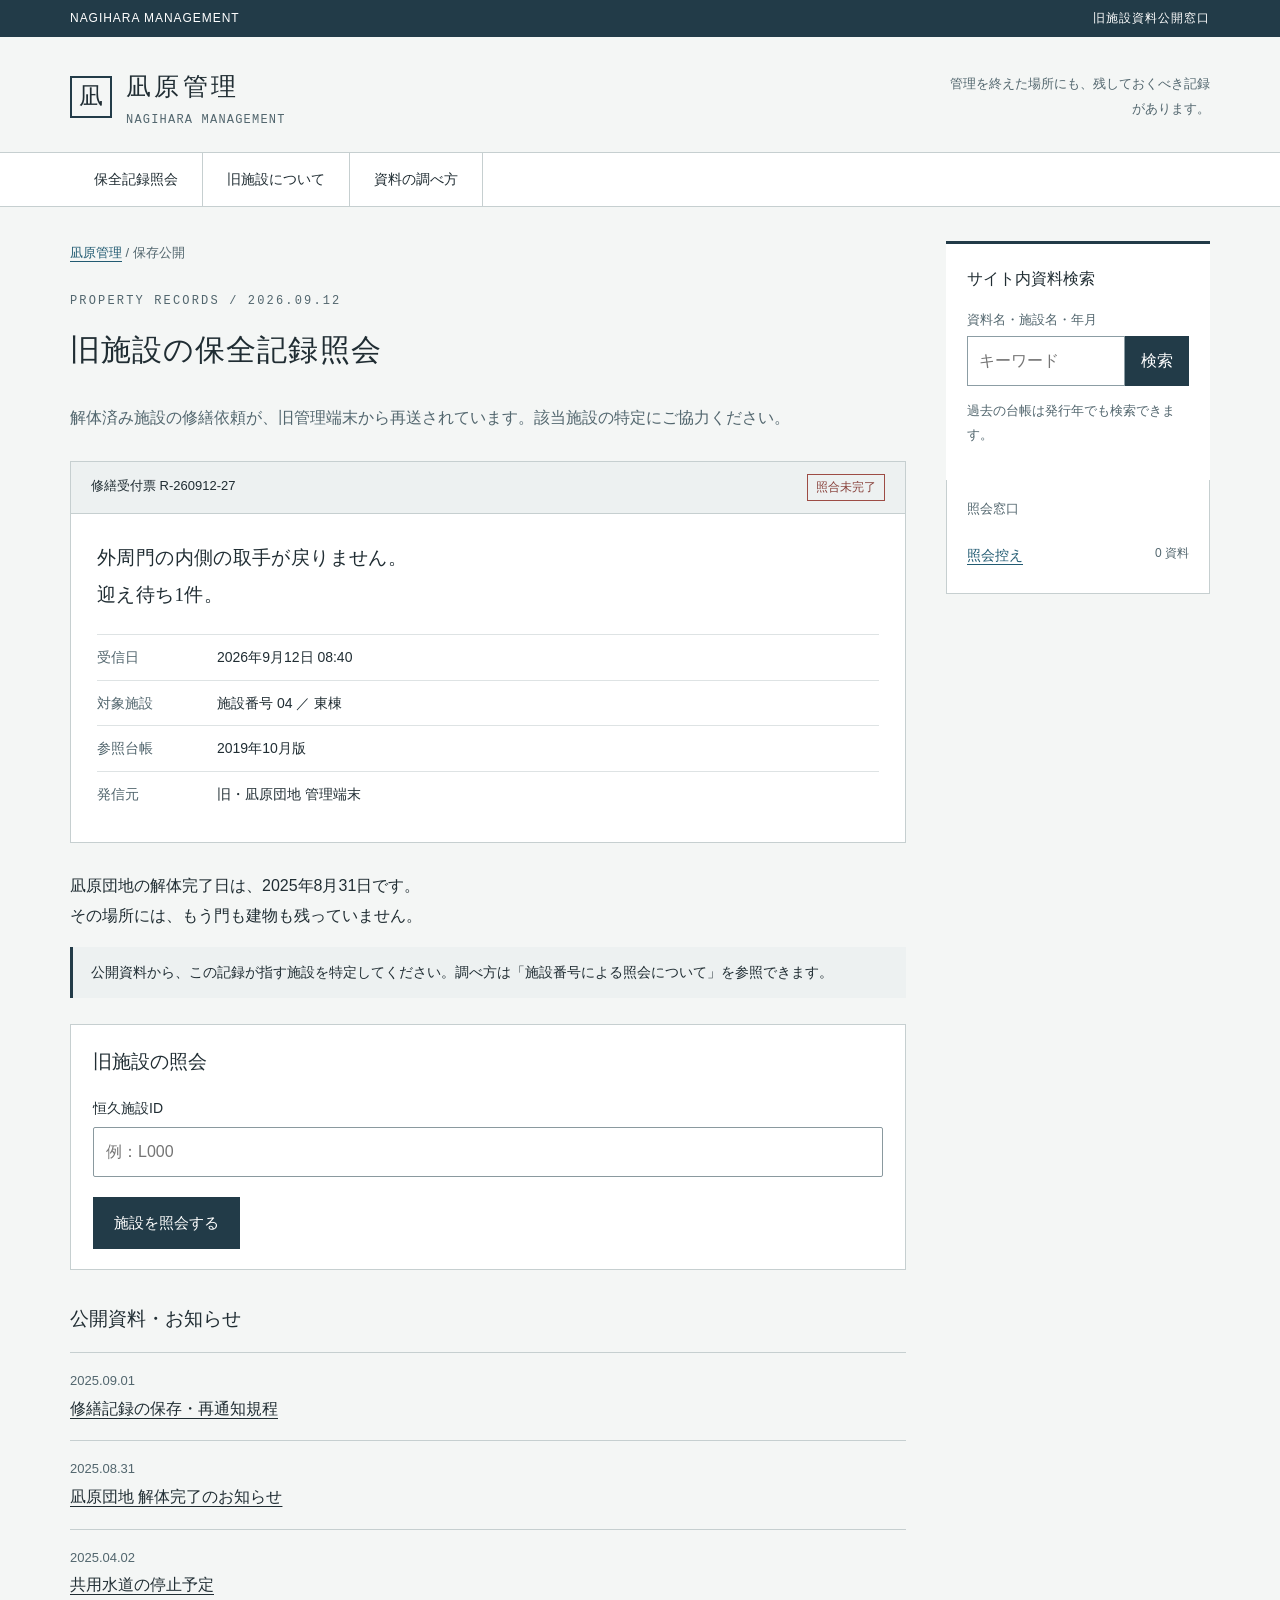
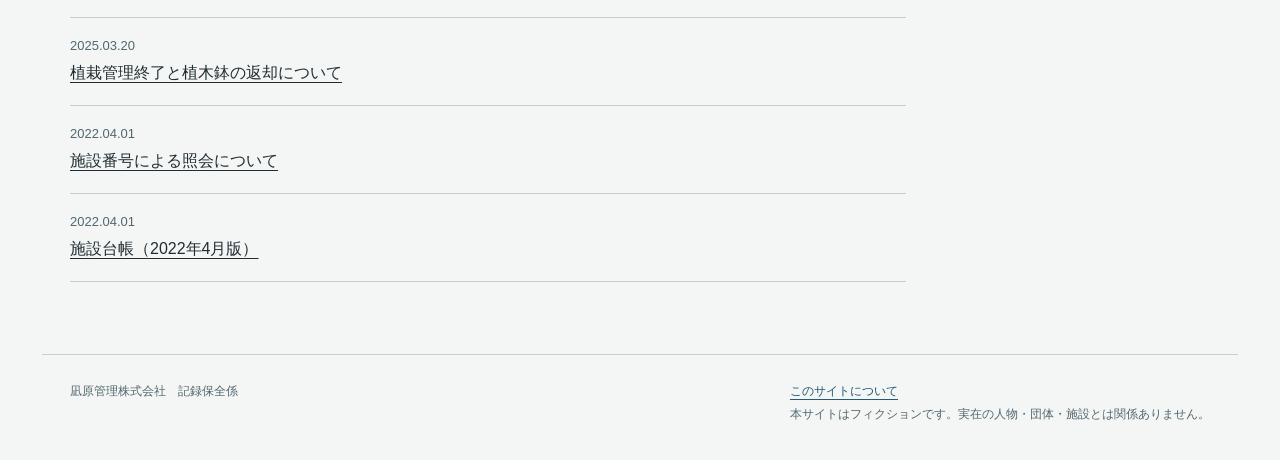
==== commit fd38f71b: "フィクション表記をサイト案内リンクの下へ移動" ====
--- a/index.html
+++ b/index.html
@@ -1,5 +1,5 @@
 <!doctype html>
-<html lang="ja"><head><meta charset="utf-8"><meta name="viewport" content="width=device-width,initial-scale=1"><meta name="robots" content="index,follow"><meta name="theme-color" content="#223b48"><meta name="description" content="凪原管理の公開資料と旧施設の保全記録。"><title>凪原管理｜旧施設の記録照会</title><link rel="icon" type="image/svg+xml" href="data:image/svg+xml,%3Csvg xmlns='http://www.w3.org/2000/svg' viewBox='0 0 32 32'%3E%3Crect width='32' height='32' rx='3' fill='%23223b48'/%3E%3Cpath d='M7 25V7h7v18m4 0V13h7v12M4 25h24' stroke='white' fill='none' stroke-width='2'/%3E%3C/svg%3E"><link rel="stylesheet" href="style.css?v=20260913-share"><script src="content.js?v=20260913-blog" defer></script><script src="app.js?v=20260914-footer" defer></script><link rel="canonical" href="https://yurukusa.github.io/nagihara-records/"><meta property="og:type" content="website"><meta property="og:url" content="https://yurukusa.github.io/nagihara-records/"><meta property="og:site_name" content="凪原管理"><meta property="og:locale" content="ja_JP"><meta property="og:title" content="凪原管理｜旧施設の記録照会"><meta property="og:description" content="解体済み施設の修繕依頼が、旧管理端末から再送されています。該当施設の特定にご協力ください。無料・登録不要、ブラウザで遊べるWeb探索ミステリー。"><meta property="og:image" content="https://yurukusa.github.io/nagihara-records/ogp.png"><meta property="og:image:width" content="1200"><meta property="og:image:height" content="630"><meta property="og:image:alt" content="修繕受付票 R-260912-27。外周門の内側の取手が戻りません。迎え待ち1件。"><meta name="twitter:card" content="summary_large_image"><style>.startup{max-width:44rem;margin:3rem auto;padding:1.5rem;font-family:system-ui,Meiryo,sans-serif;line-height:1.9;color:#233744;background:#fff}.startup h1{font-size:1.5rem}.startup a{color:#223b48;text-decoration:underline}</style></head><body><a class="skip" href="#content">本文へ</a><div id="app">
+<html lang="ja"><head><meta charset="utf-8"><meta name="viewport" content="width=device-width,initial-scale=1"><meta name="robots" content="index,follow"><meta name="theme-color" content="#223b48"><meta name="description" content="凪原管理の公開資料と旧施設の保全記録。"><title>凪原管理｜旧施設の記録照会</title><link rel="icon" type="image/svg+xml" href="data:image/svg+xml,%3Csvg xmlns='http://www.w3.org/2000/svg' viewBox='0 0 32 32'%3E%3Crect width='32' height='32' rx='3' fill='%23223b48'/%3E%3Cpath d='M7 25V7h7v18m4 0V13h7v12M4 25h24' stroke='white' fill='none' stroke-width='2'/%3E%3C/svg%3E"><link rel="stylesheet" href="style.css?v=20260913-share"><script src="content.js?v=20260913-blog" defer></script><script src="app.js?v=20260914-footer2" defer></script><link rel="canonical" href="https://yurukusa.github.io/nagihara-records/"><meta property="og:type" content="website"><meta property="og:url" content="https://yurukusa.github.io/nagihara-records/"><meta property="og:site_name" content="凪原管理"><meta property="og:locale" content="ja_JP"><meta property="og:title" content="凪原管理｜旧施設の記録照会"><meta property="og:description" content="解体済み施設の修繕依頼が、旧管理端末から再送されています。該当施設の特定にご協力ください。無料・登録不要、ブラウザで遊べるWeb探索ミステリー。"><meta property="og:image" content="https://yurukusa.github.io/nagihara-records/ogp.png"><meta property="og:image:width" content="1200"><meta property="og:image:height" content="630"><meta property="og:image:alt" content="修繕受付票 R-260912-27。外周門の内側の取手が戻りません。迎え待ち1件。"><meta name="twitter:card" content="summary_large_image"><style>.startup{max-width:44rem;margin:3rem auto;padding:1.5rem;font-family:system-ui,Meiryo,sans-serif;line-height:1.9;color:#233744;background:#fff}.startup h1{font-size:1.5rem}.startup a{color:#223b48;text-decoration:underline}</style></head><body><a class="skip" href="#content">本文へ</a><div id="app">
 <main id="content" class="startup" tabindex="-1">
 <h1>凪原管理</h1>
 <p>旧施設の記録照会を準備しています。</p>
